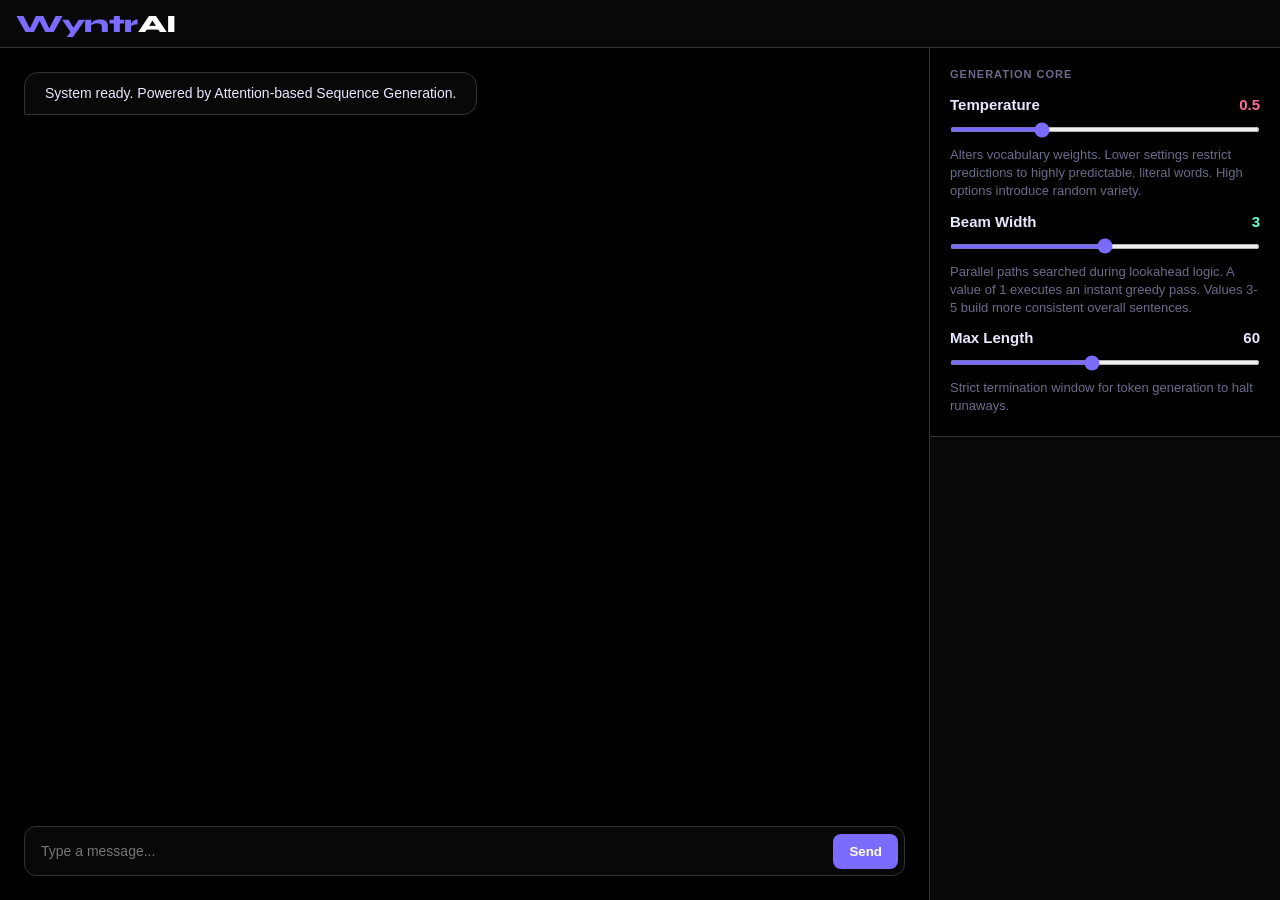
==== Wyntr_chatbot/index.html @ a799dea2 "Create index.html" ====
<!DOCTYPE html>
<html lang="en">
<head>
  <meta charset="UTF-8">
  <meta name="viewport" content="width=device-width, initial-scale=1.0">
  <title>WyntrAI</title>
  <link href="https://fonts.googleapis.com/css2?family=JetBrains+Mono:wght@300;400;600&family=Syne:wght@400;700;800&display=swap" rel="stylesheet">
  <style>
    *, *::before, *::after {
        box-sizing: border-box;
        margin: 0;
        padding: 0;
    }

    :root {
        --bg: #000000;
        --surface: #080808;
        --surface2: #101010;
        --border: #2f3336;
        --accent: #7c6bff;
        --accent2: #ff6b9d;
        --accent3: #6bffd8;
        --text: #e8e8ff;
        --muted: #6b6b8a;
        --font-text: BlinkMacSystemFont, "Segoe UI", Roboto, Helvetica, Arial, sans-serif;
        --font-mono: monospace;
        --font-display: 'Syne', sans-serif;
    }

    ::-webkit-scrollbar { 
        width: 7px;
    }
    ::-webkit-scrollbar-thumb {
        background-color: var(--border); 
        border-radius: 10px;
    }
    body::-webkit-scrollbar {
        width: 0;
    }

    body {
        background: var(--bg);
        color: var(--text);
        font-family: var(--font-mono);
        font-size: 13px;
        min-height: 100vh;
        display: flex;
        flex-direction: column;
        overflow: hidden;
    }

    .layout-header {
        height: 48px;
        border-bottom: 1px solid var(--border);
        display: flex;
        align-items: center;
        padding: 0 16px;
        background: var(--surface);
        z-index: 10;
    }

    .logo {
        font-family: var(--font-display);
        font-weight: 800;
        font-size: 25px;
        letter-spacing: -0.5px;
        color: var(--accent);
        cursor: pointer;
    }

    .logo span {
        color: #fff;
    }

    .layout-body {
        flex: 1;
        display: flex;
        position: relative;
    }

    .chat-page {
        display: flex;
        width: 100%;
        height: calc(100vh - 48px);
    }

    .chat-main {
        flex: 1;
        display: flex;
        flex-direction: column;
        border-right: 1px solid var(--border);
        background: none;
    }

    .chat-history {
        flex: 1;
        overflow-y: auto;
        padding: 24px;
        display: flex;
        flex-direction: column;
        gap: 20px;
    }

    .msg-row {
        display: flex;
        width: 100%;
        animation: fadeIn 0.2s ease;
    }

    .msg-row.user {
        justify-content: flex-end;
    }

    .msg-bubble {
        max-width: 70%;
        padding: 10px 20px;
        border-radius: 14px;
        line-height: 1.5;
        font-size: 14px;
        position: relative;
        font-family: var(--font-text);
    }

    .msg-row.user .msg-bubble {
        background: var(--accent);
        color: #fff;
        border-bottom-right-radius: 2px;
        box-shadow: 0 4px 12px #7c6bff20;
    }

    .msg-row.bot .msg-bubble {
        background: var(--surface);
        border: 1px solid var(--border);
        color: var(--text);
        border-bottom-left-radius: 2px;
    }

    .chat-input-area {
        padding: 16px 24px 24px 24px;
        background: #000;
    }

    .input-wrapper {
        display: flex;
        background: var(--surface);
        border: 1px solid var(--border);
        border-radius: 12px;
        padding: 6px;
        align-items: center;
    }

    .input-wrapper input {
        flex: 1;
        background: none;
        border: none;
        outline: none;
        color: #fff;
        font-family: var(--font-text);
        font-size: 14px;
        padding: 10px;
    }

    .input-wrapper button {
        background: var(--accent);
        color: #fff;
        border: none;
        border-radius: 8px;
        padding: 10px 16px;
        font-family: var(--font-text);
        font-weight: 600;
        cursor: pointer;
        transition: background 0.2s;
    }

    .input-wrapper button:hover {
        background: #6b5ae6;
    }

    .chat-sidebar {
        width: 350px;
        height: 100%;
        background: var(--surface);
        display: flex;
        flex-direction: column;
        overflow-y: auto;
        font-family: var(--font-text);
    }

    .chat-sidebar .panel {
        padding: 20px;
        display: flex;
        flex-direction: column;
        gap: 12px;
        background: #000;
        border-bottom: 1px solid var(--border);
    }

    .panel-title {
        font-size: 11px;
        text-transform: uppercase;
        letter-spacing: 1px;
        color: var(--muted);
        font-weight: 600;
        margin-bottom: 4px;
    }

    .ctrl-label-row {
        display: flex;
        justify-content: space-between;
        font-size: 15px;
        margin-bottom: 4px;
        font-weight: 600;
    }

    .ctrl-desc {
        font-size: 13px;
        color: var(--muted);
        line-height: 1.4;
        margin-top: 4px;
    }

    input[type="range"] {
        accent-color: var(--accent);
        background: var(--surface2);
        height: 5px;
        border-radius: 3px;
        outline: none;
        width: 100%;
        margin: 10px 0;
    }

    .sidebar-close-btn {
        display: none;
    }

    @keyframes fadeIn {
        from { opacity: 0; transform: translateY(4px); }
        to { opacity: 1; transform: translateY(0); }
    }

    /* Thinking bubble */
    .thinking-bubble {
        display: flex;
        align-items: center;
        gap: 10px;
        padding: 12px 18px;
        background: var(--surface);
        border: 1px solid var(--border);
        border-radius: 14px;
        border-bottom-left-radius: 2px;
        animation: fadeIn 0.2s ease;
    }

    .thinking-dots {
        display: flex;
        align-items: center;
        gap: 5px;
    }

    .thinking-dots span {
        width: 5px;
        height: 5px;
        border-radius: 50%;
        background: var(--text);
        display: block;
        animation: dotPulse 1.2s ease-in-out infinite;
    }

    .thinking-dots span:nth-child(1) { animation-delay: 0s; }
    .thinking-dots span:nth-child(2) { animation-delay: 0.2s; }
    .thinking-dots span:nth-child(3) { animation-delay: 0.4s; }

    @keyframes dotPulse {
        0%, 60%, 100% { transform: scale(1); opacity: 0.4; }
        30% { transform: scale(1.5); opacity: 1; }
    }

    .thinking-label {
        font-family: var(--font-text);
        font-size: 13px;
        font-weight: 500;
        background: linear-gradient(90deg, var(--muted) 0%, var(--text) 40%, white 60%, var(--muted) 100%);
        background-size: 200% auto;
        -webkit-background-clip: text;
        -webkit-text-fill-color: transparent;
        background-clip: text;
        animation: shimmer 2s linear infinite;
    }

    @keyframes shimmer {
        0% { background-position: 200% center; }
        100% { background-position: -200% center; }
    }

    @media (max-width: 768px) {
        body {
            overflow: auto;
        }
        .chat-page {
            flex-direction: column;
            height: auto;
        }
        .chat-main {
            min-height: calc(100vh - 48px);
            max-height: calc(100vh - 48px);
            border-right: none;
        }
        .msg-bubble {
            max-width: 100%;
        }
        .chat-sidebar {
            position: fixed;
            top: 0;
            left: 0;
            width: 100vw;
            height: 100vh;
            background: #0d0d11;
            z-index: 1000;
            transform: translateX(-100%);
            transition: transform 0.3s cubic-bezier(0.4, 0, 0.2, 1);
            box-shadow: 5px 0 25px rgba(0,0,0,0.5);
        }
        .chat-input-area {
            padding: 16px 14px 14px 14px;
        }
        .chat-sidebar.open {
            transform: translateX(0);
        }
        .sidebar-close-btn {
            display: block;
            background: none;
            border: none;
            color: var(--text);
            font-size: 28px;
            cursor: pointer;
            position: absolute;
            top: 12px;
            right: 16px;
            line-height: 1;
            z-index: 11;
        }
        .chat-sidebar .panel {
            padding-top: 50px;
        }
        .chat-history {
            padding: 20px 14px;
        }
    }
    .bg-space {
      position: fixed;
      inset: 0;
      width: 100%;
      height: 100%;
      border: none;
      z-index: -1;
      pointer-events: none;
      @media (max-width: 700px) {
        display: none;
      }
    }
  </style>
</head>
<iframe class="bg-space" src="https://wyntx.netlify.app/space.html"></iframe>
<body>

  <header class="layout-header">
    <div class="logo" onclick="toggleSidebar(true)">Wyntr<span>AI</span></div>
  </header>

  <main class="layout-body">
    <div class="chat-page">
      <div class="chat-main">
        <div class="chat-history" id="chatHistory">
          <div class="msg-row bot">
            <div class="msg-bubble">System ready. Powered by Attention-based Sequence Generation.</div>
          </div>
        </div>
        <div class="chat-input-area">
          <div class="input-wrapper">
            <input type="text" id="inputText" placeholder="Type a message..." onkeydown="if(event.key==='Enter')sendMessage()">
            <button onclick="sendMessage()">Send</button>
          </div>
        </div>
      </div>
      
      <div class="chat-sidebar" id="chatSidebar">
        <button class="sidebar-close-btn" onclick="toggleSidebar(false)">&times;</button>
        <div class="panel">
          <p class="panel-title">Generation Core</p>
          
          <div>
            <div class="ctrl-label-row">
              <span>Temperature</span>
              <span id="lblTemp" style="color:var(--accent2)">0.5</span>
            </div>
            <input type="range" id="paramTemp" min="0.1" max="1.5" step="0.1" value="0.5" 
                   oninput="document.getElementById('lblTemp').textContent=this.value">
            <div class="ctrl-desc">Alters vocabulary weights. Lower settings restrict predictions to highly predictable, literal words. High options introduce random variety.</div>
          </div>

          <div>
            <div class="ctrl-label-row">
              <span>Beam Width</span>
              <span id="lblBeam" style="color:var(--accent3)">3</span>
            </div>
            <input type="range" id="paramBeam" min="1" max="5" step="1" value="3" 
                   oninput="document.getElementById('lblBeam').textContent=this.value">
            <div class="ctrl-desc">Parallel paths searched during lookahead logic. A value of 1 executes an instant greedy pass. Values 3-5 build more consistent overall sentences.</div>
          </div>

          <div>
            <div class="ctrl-label-row">
              <span>Max Length</span>
              <span id="lblMaxLen" style="color:var(--text)">60</span>
            </div>
            <input type="range" id="paramMaxLen" min="10" max="120" step="5" value="60" 
                   oninput="document.getElementById('lblMaxLen').textContent=this.value">
            <div class="ctrl-desc">Strict termination window for token generation to halt runaways.</div>
          </div>
        </div>
      </div>
    </div>
  </main>

  <script>
    const SERVER = window.location.hostname === '127.0.0.1' || window.location.hostname === 'localhost'
      ? 'http://127.0.0.1:7860'
      : window.location.origin;

    let lastSentMessage = "";

    function toggleSidebar(open) {
      if (window.innerWidth <= 768) {
        const sidebar = document.getElementById('chatSidebar');
        if (open) {
          sidebar.classList.add('open');
        } else {
          sidebar.classList.remove('open');
        }
      }
    }

    async function sendMessage() {
      const inputEl = document.getElementById('inputText');
      const txt = inputEl.value.trim();
      if (!txt) return;

      lastSentMessage = txt;
      inputEl.value = '';

      appendMessageBubble(txt, 'user');

      const thinkingRow = showThinking();

      const tempVal   = parseFloat(document.getElementById('paramTemp').value);
      const beamVal   = parseInt(document.getElementById('paramBeam').value);
      const maxLenVal = parseInt(document.getElementById('paramMaxLen').value);

      try {
        const response = await fetch(`${SERVER}/predict`, {
          method: 'POST',
          headers: { 'Content-Type': 'application/json' },
          body: JSON.stringify({
            sentence: txt,
            temperature: tempVal,
            beam_width: beamVal,
            max_len: maxLenVal
          })
        });

        if (!response.ok) throw new Error("Network offline");
        const payload = await response.json();

        let rawResponse = payload.response || "";
        let cleanResponse = rawResponse.replace(/([!?.,])/g, ' $1 ');

        cleanResponse = cleanResponse.replace(/\b(.+?)(?:\s+\1\b)+/gi, '$1');
        cleanResponse = cleanResponse.replace(/\s+([!?.,])/g, '$1') 
                                     .replace(/([!?.,])\s*/g, '$1 ') 
                                     .trim();                        
        cleanResponse = cleanResponse.replace(/(.)\1{2,}/gi, '$1$1');

        removeThinking(thinkingRow);
        appendMessageBubble(cleanResponse, 'bot');

      } catch (err) {
        removeThinking(thinkingRow);
        appendMessageBubble("System communication interface error.", 'bot');
        console.error(err);
      }
    }

    function showThinking() {
      const history = document.getElementById('chatHistory');
      const row = document.createElement('div');
      row.className = 'msg-row bot';
      row.innerHTML = '<div class="thinking-bubble"><div class="thinking-dots"><span></span><span></span><span></span></div><span class="thinking-label">thinking</span></div>';
      history.appendChild(row);
      history.scrollTop = history.scrollHeight;
      return row;
    }

    function removeThinking(row) {
      if (row && row.parentNode) row.parentNode.removeChild(row);
    }

    function appendMessageBubble(text, sender) {
      const history = document.getElementById('chatHistory');
      const row = document.createElement('div');
      row.className = `msg-row ${sender}`;
      row.innerHTML = `<div class="msg-bubble">${text}</div>`;
      history.appendChild(row);
      history.scrollTop = history.scrollHeight;
    }
  </script>
</body>
</html>
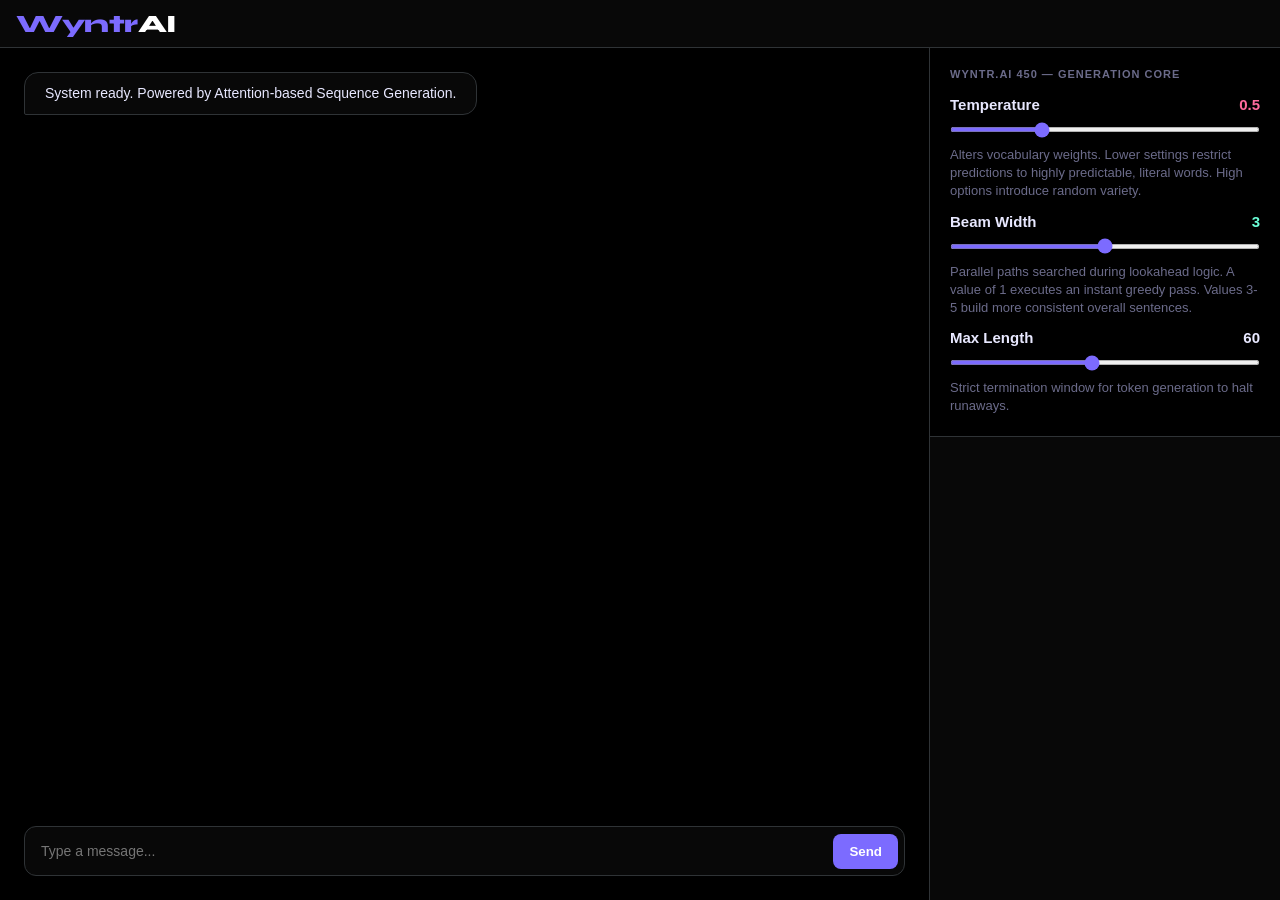
==== commit 4af16219: "Update index.html" ====
--- a/Wyntr_chatbot/index.html
+++ b/Wyntr_chatbot/index.html
@@ -3,361 +3,10 @@
 <head>
   <meta charset="UTF-8">
   <meta name="viewport" content="width=device-width, initial-scale=1.0">
-  <title>WyntrAI</title>
+  <title>WyntrAI 450</title>
   <link href="https://fonts.googleapis.com/css2?family=JetBrains+Mono:wght@300;400;600&family=Syne:wght@400;700;800&display=swap" rel="stylesheet">
   <style>
-    *, *::before, *::after {
-        box-sizing: border-box;
-        margin: 0;
-        padding: 0;
-    }
-
-    :root {
-        --bg: #000000;
-        --surface: #080808;
-        --surface2: #101010;
-        --border: #2f3336;
-        --accent: #7c6bff;
-        --accent2: #ff6b9d;
-        --accent3: #6bffd8;
-        --text: #e8e8ff;
-        --muted: #6b6b8a;
-        --font-text: BlinkMacSystemFont, "Segoe UI", Roboto, Helvetica, Arial, sans-serif;
-        --font-mono: monospace;
-        --font-display: 'Syne', sans-serif;
-    }
-
-    ::-webkit-scrollbar { 
-        width: 7px;
-    }
-    ::-webkit-scrollbar-thumb {
-        background-color: var(--border); 
-        border-radius: 10px;
-    }
-    body::-webkit-scrollbar {
-        width: 0;
-    }
-
-    body {
-        background: var(--bg);
-        color: var(--text);
-        font-family: var(--font-mono);
-        font-size: 13px;
-        min-height: 100vh;
-        display: flex;
-        flex-direction: column;
-        overflow: hidden;
-    }
-
-    .layout-header {
-        height: 48px;
-        border-bottom: 1px solid var(--border);
-        display: flex;
-        align-items: center;
-        padding: 0 16px;
-        background: var(--surface);
-        z-index: 10;
-    }
-
-    .logo {
-        font-family: var(--font-display);
-        font-weight: 800;
-        font-size: 25px;
-        letter-spacing: -0.5px;
-        color: var(--accent);
-        cursor: pointer;
-    }
-
-    .logo span {
-        color: #fff;
-    }
-
-    .layout-body {
-        flex: 1;
-        display: flex;
-        position: relative;
-    }
-
-    .chat-page {
-        display: flex;
-        width: 100%;
-        height: calc(100vh - 48px);
-    }
-
-    .chat-main {
-        flex: 1;
-        display: flex;
-        flex-direction: column;
-        border-right: 1px solid var(--border);
-        background: none;
-    }
-
-    .chat-history {
-        flex: 1;
-        overflow-y: auto;
-        padding: 24px;
-        display: flex;
-        flex-direction: column;
-        gap: 20px;
-    }
-
-    .msg-row {
-        display: flex;
-        width: 100%;
-        animation: fadeIn 0.2s ease;
-    }
-
-    .msg-row.user {
-        justify-content: flex-end;
-    }
-
-    .msg-bubble {
-        max-width: 70%;
-        padding: 10px 20px;
-        border-radius: 14px;
-        line-height: 1.5;
-        font-size: 14px;
-        position: relative;
-        font-family: var(--font-text);
-    }
-
-    .msg-row.user .msg-bubble {
-        background: var(--accent);
-        color: #fff;
-        border-bottom-right-radius: 2px;
-        box-shadow: 0 4px 12px #7c6bff20;
-    }
-
-    .msg-row.bot .msg-bubble {
-        background: var(--surface);
-        border: 1px solid var(--border);
-        color: var(--text);
-        border-bottom-left-radius: 2px;
-    }
-
-    .chat-input-area {
-        padding: 16px 24px 24px 24px;
-        background: #000;
-    }
-
-    .input-wrapper {
-        display: flex;
-        background: var(--surface);
-        border: 1px solid var(--border);
-        border-radius: 12px;
-        padding: 6px;
-        align-items: center;
-    }
-
-    .input-wrapper input {
-        flex: 1;
-        background: none;
-        border: none;
-        outline: none;
-        color: #fff;
-        font-family: var(--font-text);
-        font-size: 14px;
-        padding: 10px;
-    }
-
-    .input-wrapper button {
-        background: var(--accent);
-        color: #fff;
-        border: none;
-        border-radius: 8px;
-        padding: 10px 16px;
-        font-family: var(--font-text);
-        font-weight: 600;
-        cursor: pointer;
-        transition: background 0.2s;
-    }
-
-    .input-wrapper button:hover {
-        background: #6b5ae6;
-    }
-
-    .chat-sidebar {
-        width: 350px;
-        height: 100%;
-        background: var(--surface);
-        display: flex;
-        flex-direction: column;
-        overflow-y: auto;
-        font-family: var(--font-text);
-    }
-
-    .chat-sidebar .panel {
-        padding: 20px;
-        display: flex;
-        flex-direction: column;
-        gap: 12px;
-        background: #000;
-        border-bottom: 1px solid var(--border);
-    }
-
-    .panel-title {
-        font-size: 11px;
-        text-transform: uppercase;
-        letter-spacing: 1px;
-        color: var(--muted);
-        font-weight: 600;
-        margin-bottom: 4px;
-    }
-
-    .ctrl-label-row {
-        display: flex;
-        justify-content: space-between;
-        font-size: 15px;
-        margin-bottom: 4px;
-        font-weight: 600;
-    }
-
-    .ctrl-desc {
-        font-size: 13px;
-        color: var(--muted);
-        line-height: 1.4;
-        margin-top: 4px;
-    }
-
-    input[type="range"] {
-        accent-color: var(--accent);
-        background: var(--surface2);
-        height: 5px;
-        border-radius: 3px;
-        outline: none;
-        width: 100%;
-        margin: 10px 0;
-    }
-
-    .sidebar-close-btn {
-        display: none;
-    }
-
-    @keyframes fadeIn {
-        from { opacity: 0; transform: translateY(4px); }
-        to { opacity: 1; transform: translateY(0); }
-    }
-
-    /* Thinking bubble */
-    .thinking-bubble {
-        display: flex;
-        align-items: center;
-        gap: 10px;
-        padding: 12px 18px;
-        background: var(--surface);
-        border: 1px solid var(--border);
-        border-radius: 14px;
-        border-bottom-left-radius: 2px;
-        animation: fadeIn 0.2s ease;
-    }
-
-    .thinking-dots {
-        display: flex;
-        align-items: center;
-        gap: 5px;
-    }
-
-    .thinking-dots span {
-        width: 5px;
-        height: 5px;
-        border-radius: 50%;
-        background: var(--text);
-        display: block;
-        animation: dotPulse 1.2s ease-in-out infinite;
-    }
-
-    .thinking-dots span:nth-child(1) { animation-delay: 0s; }
-    .thinking-dots span:nth-child(2) { animation-delay: 0.2s; }
-    .thinking-dots span:nth-child(3) { animation-delay: 0.4s; }
-
-    @keyframes dotPulse {
-        0%, 60%, 100% { transform: scale(1); opacity: 0.4; }
-        30% { transform: scale(1.5); opacity: 1; }
-    }
-
-    .thinking-label {
-        font-family: var(--font-text);
-        font-size: 13px;
-        font-weight: 500;
-        background: linear-gradient(90deg, var(--muted) 0%, var(--text) 40%, white 60%, var(--muted) 100%);
-        background-size: 200% auto;
-        -webkit-background-clip: text;
-        -webkit-text-fill-color: transparent;
-        background-clip: text;
-        animation: shimmer 2s linear infinite;
-    }
-
-    @keyframes shimmer {
-        0% { background-position: 200% center; }
-        100% { background-position: -200% center; }
-    }
-
-    @media (max-width: 768px) {
-        body {
-            overflow: auto;
-        }
-        .chat-page {
-            flex-direction: column;
-            height: auto;
-        }
-        .chat-main {
-            min-height: calc(100vh - 48px);
-            max-height: calc(100vh - 48px);
-            border-right: none;
-        }
-        .msg-bubble {
-            max-width: 100%;
-        }
-        .chat-sidebar {
-            position: fixed;
-            top: 0;
-            left: 0;
-            width: 100vw;
-            height: 100vh;
-            background: #0d0d11;
-            z-index: 1000;
-            transform: translateX(-100%);
-            transition: transform 0.3s cubic-bezier(0.4, 0, 0.2, 1);
-            box-shadow: 5px 0 25px rgba(0,0,0,0.5);
-        }
-        .chat-input-area {
-            padding: 16px 14px 14px 14px;
-        }
-        .chat-sidebar.open {
-            transform: translateX(0);
-        }
-        .sidebar-close-btn {
-            display: block;
-            background: none;
-            border: none;
-            color: var(--text);
-            font-size: 28px;
-            cursor: pointer;
-            position: absolute;
-            top: 12px;
-            right: 16px;
-            line-height: 1;
-            z-index: 11;
-        }
-        .chat-sidebar .panel {
-            padding-top: 50px;
-        }
-        .chat-history {
-            padding: 20px 14px;
-        }
-    }
-    .bg-space {
-      position: fixed;
-      inset: 0;
-      width: 100%;
-      height: 100%;
-      border: none;
-      z-index: -1;
-      pointer-events: none;
-      @media (max-width: 700px) {
-        display: none;
-      }
-    }
+.chat-sidebar,body{flex-direction:column}.chat-sidebar .panel,.layout-header{border-bottom:1px solid var(--border);display:flex}*,::after,::before{box-sizing:border-box;margin:0;padding:0}.ctrl-label-row,.panel-title{margin-bottom:4px;font-weight:600}:root{--bg:#000000;--surface:#080808;--surface2:#101010;--border:#2f3336;--accent:#7c6bff;--accent2:#ff6b9d;--accent3:#6bffd8;--text:#e8e8ff;--muted:#6b6b8a;--font-text:BlinkMacSystemFont,"Segoe UI",Roboto,Helvetica,Arial,sans-serif;--font-mono:monospace;--font-display:'Syne',sans-serif}::-webkit-scrollbar{width:7px}::-webkit-scrollbar-thumb{background-color:var(--border);border-radius:10px}body::-webkit-scrollbar{width:0}body{background:var(--bg);color:var(--text);font-family:var(--font-mono);font-size:13px;min-height:100vh;display:flex;overflow:hidden}.layout-header{height:48px;align-items:center;padding:0 16px;background:var(--surface);z-index:10}.logo{font-family:var(--font-display);font-weight:800;font-size:25px;letter-spacing:-.5px;color:var(--accent);cursor:pointer}.logo span{color:#fff}.layout-body{flex:1;display:flex;position:relative}.chat-page{display:flex;width:100%;height:calc(100vh - 48px)}.chat-main{flex:1;display:flex;flex-direction:column;border-right:1px solid var(--border);background:0 0}.chat-history{flex:1;overflow-y:auto;padding:24px;display:flex;flex-direction:column;gap:20px}.msg-row{display:flex;width:100%;animation:.2s fadeIn}.msg-row.user{justify-content:flex-end}.msg-bubble{max-width:70%;padding:10px 20px;border-radius:14px;line-height:1.5;font-size:14px;position:relative;font-family:var(--font-text)}.msg-row.user .msg-bubble{background:var(--accent);color:#fff;border-bottom-right-radius:2px;box-shadow:0 4px 12px #7c6bff20}.msg-row.bot .msg-bubble{background:var(--surface);border:1px solid var(--border);color:var(--text);border-bottom-left-radius:2px}.chat-input-area{padding:16px 24px 24px;background:#000}.chat-sidebar,.input-wrapper,.thinking-bubble{background:var(--surface)}.input-wrapper{display:flex;border:1px solid var(--border);border-radius:12px;padding:6px;align-items:center}.input-wrapper button,.input-wrapper input{color:#fff;border:none;font-family:var(--font-text)}.input-wrapper input{flex:1;background:0 0;outline:0;font-size:14px;padding:10px}.input-wrapper button{background:var(--accent);border-radius:8px;padding:10px 16px;font-weight:600;cursor:pointer;transition:background .2s}.input-wrapper button:hover{background:#6b5ae6}.chat-sidebar{width:350px;height:100%;display:flex;overflow-y:auto;font-family:var(--font-text)}.chat-sidebar .panel{padding:20px;flex-direction:column;gap:12px;background:#000}.panel-title{font-size:11px;text-transform:uppercase;letter-spacing:1px;color:var(--muted)}.ctrl-label-row{display:flex;justify-content:space-between;font-size:15px}.ctrl-desc{font-size:13px;color:var(--muted);line-height:1.4;margin-top:4px}input[type=range]{accent-color:var(--accent);background:var(--surface2);height:5px;border-radius:3px;outline:0;width:100%;margin:10px 0}.sidebar-close-btn{display:none}@keyframes fadeIn{from{opacity:0;transform:translateY(4px)}to{opacity:1;transform:translateY(0)}}.thinking-bubble{display:flex;align-items:center;gap:10px;padding:12px 18px;border:1px solid var(--border);border-radius:14px 14px 14px 2px;animation:.2s fadeIn}.thinking-dots{display:flex;align-items:center;gap:5px}.thinking-dots span{width:5px;height:5px;border-radius:50%;background:var(--text);display:block;animation:1.2s ease-in-out infinite dotPulse}.thinking-dots span:first-child{animation-delay:0s}.thinking-dots span:nth-child(2){animation-delay:.2s}.thinking-dots span:nth-child(3){animation-delay:.4s}@keyframes dotPulse{0%,100%,60%{transform:scale(1);opacity:.4}30%{transform:scale(1.5);opacity:1}}.thinking-label{font-family:var(--font-text);font-size:13px;font-weight:500;background:linear-gradient(90deg,var(--muted) 0,var(--text) 40%,#fff 60%,var(--muted) 100%);background-size:200% auto;-webkit-background-clip:text;-webkit-text-fill-color:transparent;background-clip:text;animation:2s linear infinite shimmer}@keyframes shimmer{0%{background-position:200% center}100%{background-position:-200% center}}@media (max-width:768px){body{overflow:auto}.chat-page{flex-direction:column;height:auto}.chat-main{min-height:calc(100vh - 48px);max-height:calc(100vh - 48px);border-right:none}.msg-bubble{max-width:100%}.chat-sidebar{position:fixed;top:0;left:0;width:100vw;height:100vh;background:#0d0d11;z-index:1000;transform:translateX(-100%);transition:transform .3s cubic-bezier(.4, 0, .2, 1);box-shadow:5px 0 25px rgba(0,0,0,.5)}.chat-input-area{padding:16px 14px 14px}.chat-sidebar.open{transform:translateX(0)}.sidebar-close-btn{display:block;background:0 0;border:none;color:var(--text);font-size:28px;cursor:pointer;position:absolute;top:12px;right:16px;line-height:1;z-index:11}.chat-sidebar .panel{padding-top:50px}.chat-history{padding:20px 14px}}.bg-space{position:fixed;inset:0;width:100%;height:100%;border:none;z-index:-1;pointer-events:none}
   </style>
 </head>
 <iframe class="bg-space" src="https://wyntx.netlify.app/space.html"></iframe>
@@ -386,7 +35,7 @@
       <div class="chat-sidebar" id="chatSidebar">
         <button class="sidebar-close-btn" onclick="toggleSidebar(false)">&times;</button>
         <div class="panel">
-          <p class="panel-title">Generation Core</p>
+          <p class="panel-title">Wyntr.AI 450 — Generation Core</p>
           
           <div>
             <div class="ctrl-label-row">
@@ -474,11 +123,14 @@
         let rawResponse = payload.response || "";
         let cleanResponse = rawResponse.replace(/([!?.,])/g, ' $1 ');
 
-        cleanResponse = cleanResponse.replace(/\b(.+?)(?:\s+\1\b)+/gi, '$1');
-        cleanResponse = cleanResponse.replace(/\s+([!?.,])/g, '$1') 
-                                     .replace(/([!?.,])\s*/g, '$1 ') 
+        cleanResponse = cleanResponse.replace(/\s+([!?.,])/g, '$1')
+                                     .replace(/\b(.+?)(?:\s+\1\b)+/gi, '$1')
+                                     .replace(/([!?.,])\s*/g, '$1 ')
+                                     .replace(/\s+\./g, '.')
+                                     .replace(/(.)\1{2,}/gi, '$1$1')
+                                     .replace(/(\w)\s’\s(\w)/g, "$1’$2")
+                                     .replace(/(\w)\s'\s(\w)/g, "$1'$2")
                                      .trim();                        
-        cleanResponse = cleanResponse.replace(/(.)\1{2,}/gi, '$1$1');
 
         removeThinking(thinkingRow);
         appendMessageBubble(cleanResponse, 'bot');
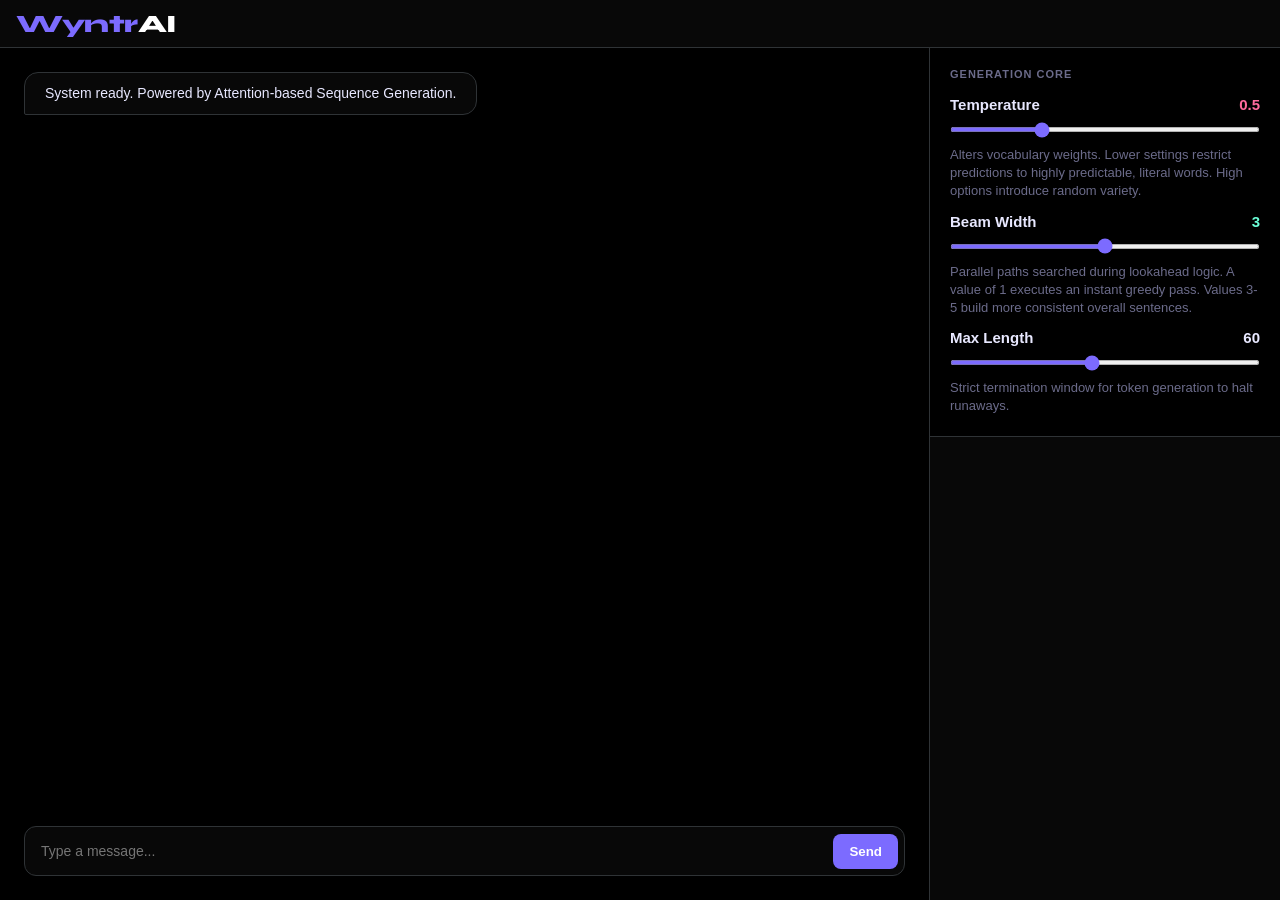
==== commit 53960a61: "Update title and panel title in index.html" ====
--- a/Wyntr_chatbot/index.html
+++ b/Wyntr_chatbot/index.html
@@ -3,10 +3,10 @@
 <head>
   <meta charset="UTF-8">
   <meta name="viewport" content="width=device-width, initial-scale=1.0">
-  <title>WyntrAI 450</title>
+  <title>WyntrAI</title>
   <link href="https://fonts.googleapis.com/css2?family=JetBrains+Mono:wght@300;400;600&family=Syne:wght@400;700;800&display=swap" rel="stylesheet">
   <style>
-.chat-sidebar,body{flex-direction:column}.chat-sidebar .panel,.layout-header{border-bottom:1px solid var(--border);display:flex}*,::after,::before{box-sizing:border-box;margin:0;padding:0}.ctrl-label-row,.panel-title{margin-bottom:4px;font-weight:600}:root{--bg:#000000;--surface:#080808;--surface2:#101010;--border:#2f3336;--accent:#7c6bff;--accent2:#ff6b9d;--accent3:#6bffd8;--text:#e8e8ff;--muted:#6b6b8a;--font-text:BlinkMacSystemFont,"Segoe UI",Roboto,Helvetica,Arial,sans-serif;--font-mono:monospace;--font-display:'Syne',sans-serif}::-webkit-scrollbar{width:7px}::-webkit-scrollbar-thumb{background-color:var(--border);border-radius:10px}body::-webkit-scrollbar{width:0}body{background:var(--bg);color:var(--text);font-family:var(--font-mono);font-size:13px;min-height:100vh;display:flex;overflow:hidden}.layout-header{height:48px;align-items:center;padding:0 16px;background:var(--surface);z-index:10}.logo{font-family:var(--font-display);font-weight:800;font-size:25px;letter-spacing:-.5px;color:var(--accent);cursor:pointer}.logo span{color:#fff}.layout-body{flex:1;display:flex;position:relative}.chat-page{display:flex;width:100%;height:calc(100vh - 48px)}.chat-main{flex:1;display:flex;flex-direction:column;border-right:1px solid var(--border);background:0 0}.chat-history{flex:1;overflow-y:auto;padding:24px;display:flex;flex-direction:column;gap:20px}.msg-row{display:flex;width:100%;animation:.2s fadeIn}.msg-row.user{justify-content:flex-end}.msg-bubble{max-width:70%;padding:10px 20px;border-radius:14px;line-height:1.5;font-size:14px;position:relative;font-family:var(--font-text)}.msg-row.user .msg-bubble{background:var(--accent);color:#fff;border-bottom-right-radius:2px;box-shadow:0 4px 12px #7c6bff20}.msg-row.bot .msg-bubble{background:var(--surface);border:1px solid var(--border);color:var(--text);border-bottom-left-radius:2px}.chat-input-area{padding:16px 24px 24px;background:#000}.chat-sidebar,.input-wrapper,.thinking-bubble{background:var(--surface)}.input-wrapper{display:flex;border:1px solid var(--border);border-radius:12px;padding:6px;align-items:center}.input-wrapper button,.input-wrapper input{color:#fff;border:none;font-family:var(--font-text)}.input-wrapper input{flex:1;background:0 0;outline:0;font-size:14px;padding:10px}.input-wrapper button{background:var(--accent);border-radius:8px;padding:10px 16px;font-weight:600;cursor:pointer;transition:background .2s}.input-wrapper button:hover{background:#6b5ae6}.chat-sidebar{width:350px;height:100%;display:flex;overflow-y:auto;font-family:var(--font-text)}.chat-sidebar .panel{padding:20px;flex-direction:column;gap:12px;background:#000}.panel-title{font-size:11px;text-transform:uppercase;letter-spacing:1px;color:var(--muted)}.ctrl-label-row{display:flex;justify-content:space-between;font-size:15px}.ctrl-desc{font-size:13px;color:var(--muted);line-height:1.4;margin-top:4px}input[type=range]{accent-color:var(--accent);background:var(--surface2);height:5px;border-radius:3px;outline:0;width:100%;margin:10px 0}.sidebar-close-btn{display:none}@keyframes fadeIn{from{opacity:0;transform:translateY(4px)}to{opacity:1;transform:translateY(0)}}.thinking-bubble{display:flex;align-items:center;gap:10px;padding:12px 18px;border:1px solid var(--border);border-radius:14px 14px 14px 2px;animation:.2s fadeIn}.thinking-dots{display:flex;align-items:center;gap:5px}.thinking-dots span{width:5px;height:5px;border-radius:50%;background:var(--text);display:block;animation:1.2s ease-in-out infinite dotPulse}.thinking-dots span:first-child{animation-delay:0s}.thinking-dots span:nth-child(2){animation-delay:.2s}.thinking-dots span:nth-child(3){animation-delay:.4s}@keyframes dotPulse{0%,100%,60%{transform:scale(1);opacity:.4}30%{transform:scale(1.5);opacity:1}}.thinking-label{font-family:var(--font-text);font-size:13px;font-weight:500;background:linear-gradient(90deg,var(--muted) 0,var(--text) 40%,#fff 60%,var(--muted) 100%);background-size:200% auto;-webkit-background-clip:text;-webkit-text-fill-color:transparent;background-clip:text;animation:2s linear infinite shimmer}@keyframes shimmer{0%{background-position:200% center}100%{background-position:-200% center}}@media (max-width:768px){body{overflow:auto}.chat-page{flex-direction:column;height:auto}.chat-main{min-height:calc(100vh - 48px);max-height:calc(100vh - 48px);border-right:none}.msg-bubble{max-width:100%}.chat-sidebar{position:fixed;top:0;left:0;width:100vw;height:100vh;background:#0d0d11;z-index:1000;transform:translateX(-100%);transition:transform .3s cubic-bezier(.4, 0, .2, 1);box-shadow:5px 0 25px rgba(0,0,0,.5)}.chat-input-area{padding:16px 14px 14px}.chat-sidebar.open{transform:translateX(0)}.sidebar-close-btn{display:block;background:0 0;border:none;color:var(--text);font-size:28px;cursor:pointer;position:absolute;top:12px;right:16px;line-height:1;z-index:11}.chat-sidebar .panel{padding-top:50px}.chat-history{padding:20px 14px}}.bg-space{position:fixed;inset:0;width:100%;height:100%;border:none;z-index:-1;pointer-events:none}
+.chat-sidebar,body{flex-direction:column}.chat-sidebar .panel,.layout-header{border-bottom:1px solid var(--border);display:flex}*,::after,::before{box-sizing:border-box;margin:0;padding:0}.ctrl-label-row,.panel-title{margin-bottom:4px;font-weight:600}:root{--bg:#000000;--surface:#080808;--surface2:#101010;--border:#2f3336;--accent:#7c6bff;--accent2:#ff6b9d;--accent3:#6bffd8;--text:#e8e8ff;--muted:#6b6b8a;--font-text:BlinkMacSystemFont,"Segoe UI",Roboto,Helvetica,Arial,sans-serif;--font-mono:monospace;--font-display:'Syne',sans-serif}::-webkit-scrollbar{width:7px}::-webkit-scrollbar-thumb{background-color:var(--border);border-radius:10px}body::-webkit-scrollbar{width:0}body{background:var(--bg);color:var(--text);font-family:var(--font-mono);font-size:13px;min-height:100vh;display:flex;overflow:hidden}.layout-header{height:48px;align-items:center;padding:0 16px;background:var(--surface);z-index:10}.logo{font-family:var(--font-display);font-weight:800;font-size:25px;letter-spacing:-.5px;color:var(--accent);cursor:pointer}.logo span{color:#fff}.layout-body{flex:1;display:flex;position:relative}.chat-page{display:flex;width:100%;height:calc(100vh - 48px)}.chat-main{flex:1;display:flex;flex-direction:column;border-right:1px solid var(--border);background:0 0}.chat-history{flex:1;overflow-y:auto;padding:24px;display:flex;flex-direction:column;gap:20px}.msg-row{display:flex;width:100%;animation:.2s fadeIn}.msg-row.user{justify-content:flex-end}.msg-bubble{max-width:70%;padding:10px 20px;border-radius:14px;line-height:1.5;font-size:14px;position:relative;font-family:var(--font-text)}.msg-row.user .msg-bubble{background:var(--accent);color:#fff;border-bottom-right-radius:2px;box-shadow:0 4px 12px #7c6bff20}.msg-row.bot .msg-bubble{background:var(--surface);border:1px solid var(--border);color:var(--text);border-bottom-left-radius:2px}.chat-input-area{padding:16px 24px 24px;background:#000}.chat-sidebar,.input-wrapper,.thinking-bubble{background:var(--surface)}.input-wrapper{display:flex;border:1px solid var(--border);border-radius:12px;padding:6px;align-items:center}.input-wrapper button,.input-wrapper input{color:#fff;border:none;font-family:var(--font-text)}.input-wrapper input{flex:1;background:0 0;outline:0;font-size:14px;padding:10px}.input-wrapper button{background:var(--accent);border-radius:8px;padding:10px 16px;font-weight:600;cursor:pointer;transition:background .2s}.input-wrapper button:hover{background:#6b5ae6}.chat-sidebar{width:350px;height:100%;display:flex;overflow-y:auto;font-family:var(--font-text)}.chat-sidebar .panel{padding:20px;flex-direction:column;gap:12px;background:#000}.panel-title{font-size:11px;text-transform:uppercase;letter-spacing:1px;color:var(--muted)}.ctrl-label-row{display:flex;justify-content:space-between;font-size:15px}.ctrl-desc{font-size:13px;color:var(--muted);line-height:1.4;margin-top:4px}input[type=range]{accent-color:var(--accent);background:var(--surface2);height:5px;border-radius:3px;outline:0;width:100%;margin:10px 0}.sidebar-close-btn{display:none}@keyframes fadeIn{from{opacity:0;transform:translateY(4px)}to{opacity:1;transform:translateY(0)}}.thinking-bubble{display:flex;align-items:center;gap:10px;padding:12px 18px;border:1px solid var(--border);border-radius:14px 14px 14px 2px;animation:.2s fadeIn}.thinking-dots{display:flex;align-items:center;gap:5px}.thinking-dots span{width:5px;height:5px;border-radius:50%;background:var(--text);display:block;animation:1.2s ease-in-out infinite dotPulse}.thinking-dots span:first-child{animation-delay:0s}.thinking-dots span:nth-child(2){animation-delay:.2s}.thinking-dots span:nth-child(3){animation-delay:.4s}@keyframes dotPulse{0%,100%,60%{transform:scale(1);opacity:.4}30%{transform:scale(1.5);opacity:1}}.thinking-label{font-family:var(--font-text);font-size:13px;font-weight:500;background:linear-gradient(90deg,var(--muted) 0,var(--text) 40%,#fff 60%,var(--muted) 100%);background-size:200% auto;-webkit-background-clip:text;-webkit-text-fill-color:transparent;background-clip:text;animation:2s linear infinite shimmer}@keyframes shimmer{0%{background-position:200% center}100%{background-position:-200% center}}@media (max-width:768px){body{overflow:auto}.chat-page{flex-direction:column;height:auto}.chat-main{min-height:calc(100vh - 48px);max-height:calc(100vh - 48px);border-right:none}.msg-bubble{max-width:100%}.chat-sidebar{position:fixed;top:0;left:0;width:100vw;height:100vh;background:#0d0d11;z-index:1000;transform:translateX(-100%);transition:transform .3s cubic-bezier(.4, 0, .2, 1);box-shadow:5px 0 25px rgba(0,0,0,.5)}.chat-input-area{padding:16px 14px 14px}.chat-sidebar.open{transform:translateX(0)}.sidebar-close-btn{display:block;background:0 0;border:none;color:var(--text);font-size:28px;cursor:pointer;position:absolute;top:12px;right:16px;line-height:1;z-index:11}.chat-sidebar .panel{padding-top:50px}.chat-history{padding:20px 14px}}.bg-space{position:fixed;inset:0;width:100%;height:100%;border:none;z-index:-1;pointer-events:none}@media(max-width:700px){.bg-space{display:none}}
   </style>
 </head>
 <iframe class="bg-space" src="https://wyntx.netlify.app/space.html"></iframe>
@@ -35,7 +35,7 @@
       <div class="chat-sidebar" id="chatSidebar">
         <button class="sidebar-close-btn" onclick="toggleSidebar(false)">&times;</button>
         <div class="panel">
-          <p class="panel-title">Wyntr.AI 450 — Generation Core</p>
+          <p class="panel-title">Generation Core</p>
           
           <div>
             <div class="ctrl-label-row">
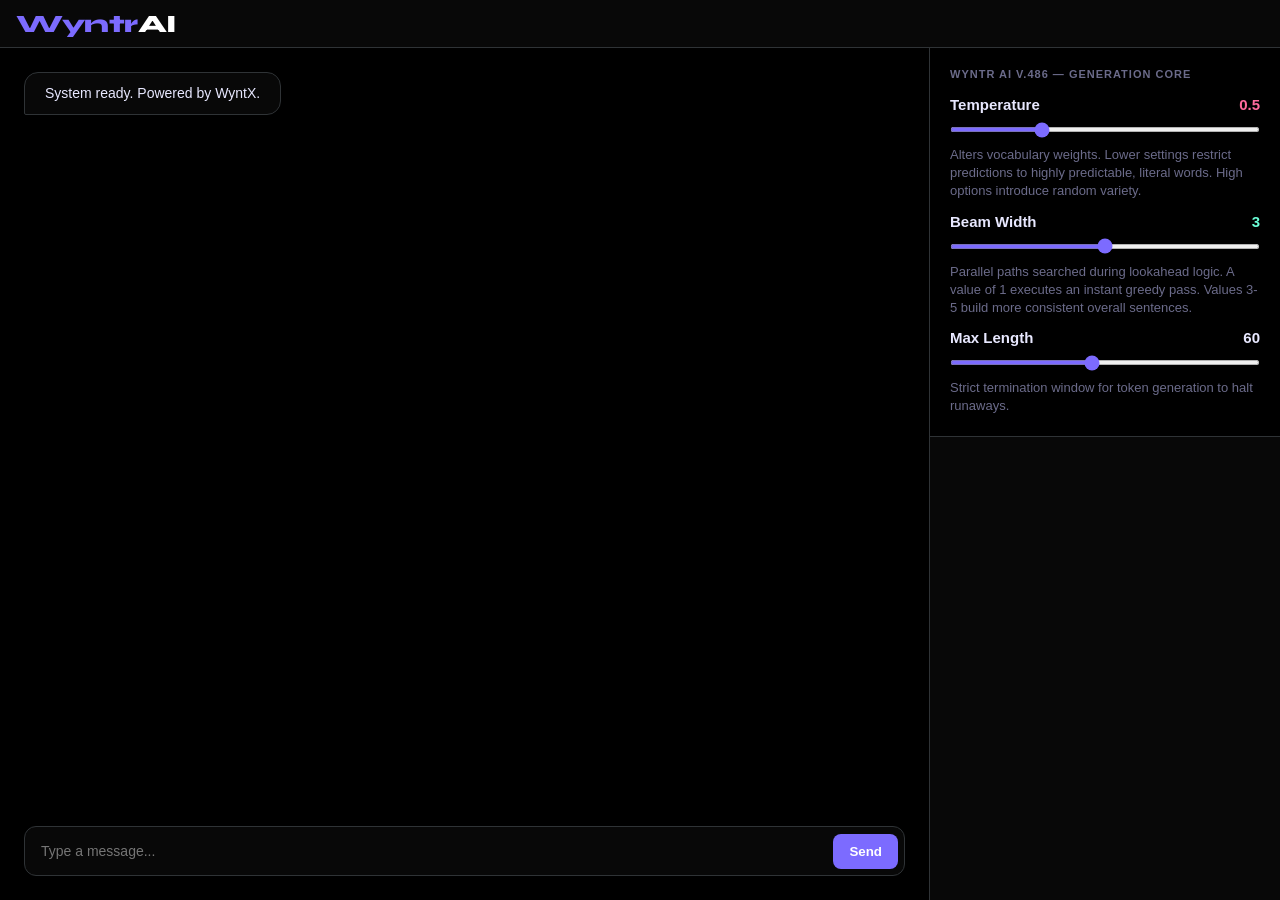
==== commit 29d84cc0: "Update index.html" ====
--- a/Wyntr_chatbot/index.html
+++ b/Wyntr_chatbot/index.html
@@ -3,10 +3,10 @@
 <head>
   <meta charset="UTF-8">
   <meta name="viewport" content="width=device-width, initial-scale=1.0">
-  <title>WyntrAI</title>
+  <title>WyntrAI V.486</title>
   <link href="https://fonts.googleapis.com/css2?family=JetBrains+Mono:wght@300;400;600&family=Syne:wght@400;700;800&display=swap" rel="stylesheet">
   <style>
-.chat-sidebar,body{flex-direction:column}.chat-sidebar .panel,.layout-header{border-bottom:1px solid var(--border);display:flex}*,::after,::before{box-sizing:border-box;margin:0;padding:0}.ctrl-label-row,.panel-title{margin-bottom:4px;font-weight:600}:root{--bg:#000000;--surface:#080808;--surface2:#101010;--border:#2f3336;--accent:#7c6bff;--accent2:#ff6b9d;--accent3:#6bffd8;--text:#e8e8ff;--muted:#6b6b8a;--font-text:BlinkMacSystemFont,"Segoe UI",Roboto,Helvetica,Arial,sans-serif;--font-mono:monospace;--font-display:'Syne',sans-serif}::-webkit-scrollbar{width:7px}::-webkit-scrollbar-thumb{background-color:var(--border);border-radius:10px}body::-webkit-scrollbar{width:0}body{background:var(--bg);color:var(--text);font-family:var(--font-mono);font-size:13px;min-height:100vh;display:flex;overflow:hidden}.layout-header{height:48px;align-items:center;padding:0 16px;background:var(--surface);z-index:10}.logo{font-family:var(--font-display);font-weight:800;font-size:25px;letter-spacing:-.5px;color:var(--accent);cursor:pointer}.logo span{color:#fff}.layout-body{flex:1;display:flex;position:relative}.chat-page{display:flex;width:100%;height:calc(100vh - 48px)}.chat-main{flex:1;display:flex;flex-direction:column;border-right:1px solid var(--border);background:0 0}.chat-history{flex:1;overflow-y:auto;padding:24px;display:flex;flex-direction:column;gap:20px}.msg-row{display:flex;width:100%;animation:.2s fadeIn}.msg-row.user{justify-content:flex-end}.msg-bubble{max-width:70%;padding:10px 20px;border-radius:14px;line-height:1.5;font-size:14px;position:relative;font-family:var(--font-text)}.msg-row.user .msg-bubble{background:var(--accent);color:#fff;border-bottom-right-radius:2px;box-shadow:0 4px 12px #7c6bff20}.msg-row.bot .msg-bubble{background:var(--surface);border:1px solid var(--border);color:var(--text);border-bottom-left-radius:2px}.chat-input-area{padding:16px 24px 24px;background:#000}.chat-sidebar,.input-wrapper,.thinking-bubble{background:var(--surface)}.input-wrapper{display:flex;border:1px solid var(--border);border-radius:12px;padding:6px;align-items:center}.input-wrapper button,.input-wrapper input{color:#fff;border:none;font-family:var(--font-text)}.input-wrapper input{flex:1;background:0 0;outline:0;font-size:14px;padding:10px}.input-wrapper button{background:var(--accent);border-radius:8px;padding:10px 16px;font-weight:600;cursor:pointer;transition:background .2s}.input-wrapper button:hover{background:#6b5ae6}.chat-sidebar{width:350px;height:100%;display:flex;overflow-y:auto;font-family:var(--font-text)}.chat-sidebar .panel{padding:20px;flex-direction:column;gap:12px;background:#000}.panel-title{font-size:11px;text-transform:uppercase;letter-spacing:1px;color:var(--muted)}.ctrl-label-row{display:flex;justify-content:space-between;font-size:15px}.ctrl-desc{font-size:13px;color:var(--muted);line-height:1.4;margin-top:4px}input[type=range]{accent-color:var(--accent);background:var(--surface2);height:5px;border-radius:3px;outline:0;width:100%;margin:10px 0}.sidebar-close-btn{display:none}@keyframes fadeIn{from{opacity:0;transform:translateY(4px)}to{opacity:1;transform:translateY(0)}}.thinking-bubble{display:flex;align-items:center;gap:10px;padding:12px 18px;border:1px solid var(--border);border-radius:14px 14px 14px 2px;animation:.2s fadeIn}.thinking-dots{display:flex;align-items:center;gap:5px}.thinking-dots span{width:5px;height:5px;border-radius:50%;background:var(--text);display:block;animation:1.2s ease-in-out infinite dotPulse}.thinking-dots span:first-child{animation-delay:0s}.thinking-dots span:nth-child(2){animation-delay:.2s}.thinking-dots span:nth-child(3){animation-delay:.4s}@keyframes dotPulse{0%,100%,60%{transform:scale(1);opacity:.4}30%{transform:scale(1.5);opacity:1}}.thinking-label{font-family:var(--font-text);font-size:13px;font-weight:500;background:linear-gradient(90deg,var(--muted) 0,var(--text) 40%,#fff 60%,var(--muted) 100%);background-size:200% auto;-webkit-background-clip:text;-webkit-text-fill-color:transparent;background-clip:text;animation:2s linear infinite shimmer}@keyframes shimmer{0%{background-position:200% center}100%{background-position:-200% center}}@media (max-width:768px){body{overflow:auto}.chat-page{flex-direction:column;height:auto}.chat-main{min-height:calc(100vh - 48px);max-height:calc(100vh - 48px);border-right:none}.msg-bubble{max-width:100%}.chat-sidebar{position:fixed;top:0;left:0;width:100vw;height:100vh;background:#0d0d11;z-index:1000;transform:translateX(-100%);transition:transform .3s cubic-bezier(.4, 0, .2, 1);box-shadow:5px 0 25px rgba(0,0,0,.5)}.chat-input-area{padding:16px 14px 14px}.chat-sidebar.open{transform:translateX(0)}.sidebar-close-btn{display:block;background:0 0;border:none;color:var(--text);font-size:28px;cursor:pointer;position:absolute;top:12px;right:16px;line-height:1;z-index:11}.chat-sidebar .panel{padding-top:50px}.chat-history{padding:20px 14px}}.bg-space{position:fixed;inset:0;width:100%;height:100%;border:none;z-index:-1;pointer-events:none}@media(max-width:700px){.bg-space{display:none}}
+.layout-body,.msg-bubble,.msg-row{position:relative}.chat-sidebar,body{flex-direction:column}.chat-sidebar .panel,.layout-header{border-bottom:1px solid var(--border);display:flex}*,::after,::before{box-sizing:border-box;margin:0;padding:0}.ctrl-label-row,.panel-title{margin-bottom:4px;font-weight:600}:root{--bg:#000000;--surface:#080808;--surface2:#101010;--border:#2f3336;--accent:#7c6bff;--accent2:#ff6b9d;--accent3:#6bffd8;--text:#e8e8ff;--muted:#6b6b8a;--font-text:BlinkMacSystemFont,\"Segoe UI\",Roboto,Helvetica,Arial,sans-serif;--font-mono:monospace;--font-display:'Syne',sans-serif}::-webkit-scrollbar{width:7px}.chat-page,.msg-row{width:100%;display:flex}::-webkit-scrollbar-thumb{background-color:var(--border);border-radius:10px}body::-webkit-scrollbar{width:0}body{background:var(--bg);color:var(--text);font-family:var(--font-mono);font-size:13px;min-height:100vh;display:flex;overflow:hidden}.layout-header{height:48px;align-items:center;padding:0 16px;background:var(--surface);z-index:10}.logo{font-family:var(--font-display);font-weight:800;font-size:25px;letter-spacing:-.5px;color:var(--accent);cursor:pointer}#replyBanner,.chat-sidebar,.ctx-enriched,.msg-bubble,.thinking-label{font-family:var(--font-text)}#replyBanner,.ctrl-desc,.panel-title,.reply-btn{color:var(--muted)}.logo span{color:#fff}.layout-body{flex:1;display:flex}.chat-page{height:calc(100vh - 48px)}.chat-main{flex:1;display:flex;flex-direction:column;border-right:1px solid var(--border);background:0 0}.chat-history{flex:1;overflow-y:auto;padding:24px;display:flex;flex-direction:column;gap:20px}.msg-row{align-items:center;animation:.2s fadeIn}.reply-btn{opacity:0;cursor:pointer;transition:.2s;padding:0 10px;display:flex;align-items:center}.msg-row:hover .reply-btn{opacity:1}.reply-btn:hover{color:var(--accent);transform:scale(1.1)}.reply-btn svg{width:16px;height:16px;fill:currentColor}.msg-row.bot{justify-content:flex-start}.msg-row.bot .reply-btn{order:2}.msg-row.bot .msg-bubble,.msg-row.user .reply-btn{order:1}.msg-row.user{justify-content:flex-end}.msg-row.user .msg-bubble{order:2;background:var(--accent);color:#fff;border-bottom-right-radius:2px;box-shadow:0 4px 12px #7c6bff20}.msg-bubble{max-width:70%;padding:10px 20px;border-radius:14px;line-height:1.5;font-size:14px}.msg-row.bot .msg-bubble{background:var(--surface);border:1px solid var(--border);color:var(--text);border-bottom-left-radius:2px}.chat-input-area{padding:16px 24px 24px;background:#000}.chat-sidebar,.input-wrapper,.thinking-bubble{background:var(--surface)}.input-wrapper{display:flex;border:1px solid var(--border);border-radius:12px;padding:6px;align-items:center}.input-wrapper button,.input-wrapper input{color:#fff;border:none;font-family:var(--font-text)}.input-wrapper input{flex:1;background:0 0;outline:0;font-size:14px;padding:10px}.input-wrapper button{background:var(--accent);border-radius:8px;padding:10px 16px;font-weight:600;cursor:pointer;transition:background .2s}.input-wrapper button:hover{background:#6b5ae6}.chat-sidebar{width:350px;height:100%;display:flex;overflow-y:auto}.chat-sidebar .panel{padding:20px;flex-direction:column;gap:12px;background:#000}.panel-title{font-size:11px;text-transform:uppercase;letter-spacing:1px}.ctrl-label-row{display:flex;justify-content:space-between;font-size:15px}#replyBanner,.sidebar-close-btn{display:none}.ctrl-desc{font-size:13px;line-height:1.4;margin-top:4px}input[type=range]{accent-color:var(--accent);background:var(--surface2);height:5px;border-radius:3px;outline:0;width:100%;margin:10px 0}@keyframes fadeIn{from{opacity:0;transform:translateY(4px)}to{opacity:1;transform:translateY(0)}}.thinking-bubble{display:flex;align-items:center;gap:10px;padding:12px 18px;border:1px solid var(--border);border-radius:14px 14px 14px 2px;animation:.2s fadeIn}.thinking-dots{display:flex;align-items:center;gap:5px}.thinking-dots span{width:5px;height:5px;border-radius:50%;background:var(--text);display:block;animation:1.2s ease-in-out infinite dotPulse}.thinking-dots span:first-child{animation-delay:0s}.thinking-dots span:nth-child(2){animation-delay:.2s}.thinking-dots span:nth-child(3){animation-delay:.4s}@keyframes dotPulse{0%,100%,60%{transform:scale(1);opacity:.4}30%{transform:scale(1.5);opacity:1}}.thinking-label{font-size:13px;font-weight:500;background:linear-gradient(90deg,var(--muted) 0,var(--text) 40%,#fff 60%,var(--muted) 100%);background-size:200% auto;-webkit-background-clip:text;-webkit-text-fill-color:transparent;background-clip:text;animation:2s linear infinite shimmer}@keyframes shimmer{0%{background-position:200% center}100%{background-position:-200% center}}@media (max-width:768px){body{overflow:auto}.chat-page{flex-direction:column;height:auto}.chat-main{min-height:calc(100vh - 48px);max-height:calc(100vh - 48px);border-right:none}.msg-bubble{max-width:100%}.chat-sidebar{position:fixed;top:0;left:0;width:100vw;height:100vh;background:#0d0d11;z-index:1000;transform:translateX(-100%);transition:transform .3s cubic-bezier(.4, 0, .2, 1);box-shadow:5px 0 25px rgba(0,0,0,.5)}.chat-input-area{padding:16px 14px 14px}.chat-sidebar.open{transform:translateX(0)}.sidebar-close-btn{display:block;background:0 0;border:none;color:var(--text);font-size:28px;cursor:pointer;position:absolute;top:12px;right:16px;line-height:1;z-index:11}.chat-sidebar .panel{padding-top:50px}.chat-history{padding:20px 14px}}.bg-space{position:fixed;inset:0;width:100%;height:100%;border:none;z-index:-1;pointer-events:none}@media(max-width:700px){.bg-space{display:none}}.ctx-enriched{font-size:13px;color:#9a9ab8;margin-top:3px;max-width:350px;overflow:hidden;text-overflow:ellipsis;white-space:nowrap;position:relative}#replyBanner{align-items:center;justify-content:space-between;background:var(--surface2);border-left:4px solid var(--accent);padding:8px 12px;margin-bottom:8px;border-radius:4px;font-size:12px}
   </style>
 </head>
 <iframe class="bg-space" src="https://wyntx.netlify.app/space.html"></iframe>
@@ -21,10 +21,16 @@
       <div class="chat-main">
         <div class="chat-history" id="chatHistory">
           <div class="msg-row bot">
-            <div class="msg-bubble">System ready. Powered by Attention-based Sequence Generation.</div>
+            <div class="msg-bubble">System ready. Powered by WyntX.</div>
           </div>
         </div>
         <div class="chat-input-area">
+          <div id="replyBanner">
+              <div style="white-space: nowrap; overflow: hidden; text-overflow: ellipsis; max-width: 90%;">
+                  ↳ Replying to: <span id="replyContent" style="color: var(--text);"></span>
+              </div>
+              <div onclick="clearReply()" style="cursor: pointer; font-size: 18px; line-height: 1; font-weight: bold; padding: 0 4px;">×</div>
+          </div>
           <div class="input-wrapper">
             <input type="text" id="inputText" placeholder="Type a message..." onkeydown="if(event.key==='Enter')sendMessage()">
             <button onclick="sendMessage()">Send</button>
@@ -35,7 +41,7 @@
       <div class="chat-sidebar" id="chatSidebar">
         <button class="sidebar-close-btn" onclick="toggleSidebar(false)">&times;</button>
         <div class="panel">
-          <p class="panel-title">Generation Core</p>
+          <p class="panel-title">Wyntr AI V.486 — Generation Core</p>
           
           <div>
             <div class="ctrl-label-row">
@@ -72,11 +78,56 @@
   </main>
 
   <script>
+    // Global state to track active reply
+    window.activeReplyText = null;
+
+    function clearReply() {
+        document.getElementById('replyBanner').style.display = 'none';
+        window.activeReplyText = null;
+    }
+
+    function appendMessageBubble(text, sender) {
+        const history = document.getElementById('chatHistory');
+        const row = document.createElement('div');
+        row.className = `msg-row ${sender}`;
+
+        const bubble = document.createElement('div');
+        bubble.className = 'msg-bubble';
+        bubble.innerHTML = text; 
+
+        // The SVG Reply Button
+        const replyBtn = document.createElement('div');
+        replyBtn.className = 'reply-btn';
+        replyBtn.title = 'Reply explicitly';
+        replyBtn.innerHTML = `<svg viewBox="0 0 24 24"><path d="M10 9V5l-7 7 7 7v-4.1c5 0 8.5 1.6 11 5.1-1-5-4-10-11-11z"/></svg>`;
+        
+        replyBtn.onclick = () => {
+            const cleanText = bubble.innerText.replace(/\n/g, ' ').trim();
+            document.getElementById('replyContent').textContent = cleanText;
+            document.getElementById('replyBanner').style.display = 'flex';
+            document.getElementById('inputText').focus(); // Fixed mismatch to correct target element: inputText
+            window.activeReplyText = cleanText;
+        };
+
+        if (sender === 'bot') {
+            row.appendChild(bubble);
+            row.appendChild(replyBtn);
+        } else {
+            row.appendChild(replyBtn);
+            row.appendChild(bubble);
+        }
+
+        history.appendChild(row);
+        history.scrollTop = history.scrollHeight;
+        return row;
+    }
+
     const SERVER = window.location.hostname === '127.0.0.1' || window.location.hostname === 'localhost'
       ? 'http://127.0.0.1:7860'
       : window.location.origin;
 
     let lastSentMessage = "";
+    let chatHistoryLog = []; 
 
     function toggleSidebar(open) {
       if (window.innerWidth <= 768) {
@@ -90,56 +141,99 @@
     }
 
     async function sendMessage() {
-      const inputEl = document.getElementById('inputText');
-      const txt = inputEl.value.trim();
-      if (!txt) return;
-
-      lastSentMessage = txt;
-      inputEl.value = '';
-
-      appendMessageBubble(txt, 'user');
-
-      const thinkingRow = showThinking();
-
-      const tempVal   = parseFloat(document.getElementById('paramTemp').value);
-      const beamVal   = parseInt(document.getElementById('paramBeam').value);
-      const maxLenVal = parseInt(document.getElementById('paramMaxLen').value);
-
-      try {
-        const response = await fetch(`${SERVER}/predict`, {
-          method: 'POST',
-          headers: { 'Content-Type': 'application/json' },
-          body: JSON.stringify({
-            sentence: txt,
-            temperature: tempVal,
-            beam_width: beamVal,
-            max_len: maxLenVal
-          })
-        });
-
-        if (!response.ok) throw new Error("Network offline");
-        const payload = await response.json();
-
-        let rawResponse = payload.response || "";
-        let cleanResponse = rawResponse.replace(/([!?.,])/g, ' $1 ');
-
-        cleanResponse = cleanResponse.replace(/\s+([!?.,])/g, '$1')
-                                     .replace(/\b(.+?)(?:\s+\1\b)+/gi, '$1')
-                                     .replace(/([!?.,])\s*/g, '$1 ')
-                                     .replace(/\s+\./g, '.')
-                                     .replace(/(.)\1{2,}/gi, '$1$1')
-                                     .replace(/(\w)\s’\s(\w)/g, "$1’$2")
-                                     .replace(/(\w)\s'\s(\w)/g, "$1'$2")
-                                     .trim();                        
-
-        removeThinking(thinkingRow);
-        appendMessageBubble(cleanResponse, 'bot');
-
-      } catch (err) {
-        removeThinking(thinkingRow);
-        appendMessageBubble("System communication interface error.", 'bot');
-        console.error(err);
+        const input = document.getElementById('inputText');
+        const message = input.value.trim();
+        if (!message) return;
+
+        let displayMessage = message;
+        let payloadMessage = message;
+        let isExplicitReply = false; // Track if the user used the reply button
+
+        if (window.activeReplyText) {
+            displayMessage = `
+                <div style="font-size: 12px; background: rgba(0,0,0,0.3);padding:10px 13px;margin:-10px -20px 6px -20px;border-radius:14px 14px 0 0;">
+                    ↳ ${window.activeReplyText}
+                </div>
+                ${message}
+            `;
+            payloadMessage = `[Regarding what was mentioned: "${window.activeReplyText}"] ${message}`;
+            isExplicitReply = true; // Mark it true
+            clearReply();
+        }
+
+        appendMessageBubble(displayMessage, 'user');
+        input.value = '';
+
+        const currentPayloadHistory = [...chatHistoryLog];
+        chatHistoryLog.push({ role: "user", content: payloadMessage });
+
+        const thinkingRow = showThinking();
+
+        const tempVal   = parseFloat(document.getElementById('paramTemp').value);
+        const beamVal   = parseInt(document.getElementById('paramBeam').value);
+        const maxLenVal = parseInt(document.getElementById('paramMaxLen').value);
+
+        try {
+          const response = await fetch(`${SERVER}/predict`, {
+            method: 'POST',
+            headers: { 'Content-Type': 'application/json' },
+            body: JSON.stringify({
+              sentence: payloadMessage,
+              history: currentPayloadHistory,
+              temperature: tempVal,
+              beam_width: beamVal,
+              max_len: maxLenVal
+            })
+          });
+
+          if (!response.ok) throw new Error("Network offline");
+          const payload = await response.json();
+
+          // GUARD: Only show ambient fusion feedback if the user DID NOT use the explicit UI reply button
+          if (payload.ctx_source && payload.ctx_source !== 'current' && payload.enriched !== payloadMessage) {
+            if (!isExplicitReply) {
+              appendContextBubble(payload.ctx_source, payload.enriched, thinkingRow);
+            }
+          }
+
+          let rawResponse = payload.response || "";
+          let cleanResponse = rawResponse.replace(/([!?.,])/g, ' $1 ');
+
+          cleanResponse = cleanResponse.replace(/\s+([!?.,])/g, '$1')
+                                      .replace(/\b(.+?)(?:\s+\1\b)+/gi, '$1')
+                                      .replace(/([!?.,])\s*/g, '$1 ')
+                                      .replace(/\s+\./g, '.')
+                                      .replace(/(.)\1{2,}/gi, '$1$1')
+                                      .replace(/(\w)\s’\s(\w)/g, "$1’$2")
+                                      .replace(/(\w)\s'\s(\w)/g, "$1'$2")
+                                      .trim();                        
+
+          removeThinking(thinkingRow);
+          appendMessageBubble(cleanResponse, 'bot');
+          chatHistoryLog.push({ role: "bot", content: cleanResponse });
+
+        } catch (err) {
+          removeThinking(thinkingRow);
+          appendMessageBubble("System communication interface error.", 'bot');
+          console.error(err);
+        }
+    }
+
+    function appendContextBubble(source, enriched, referenceNode) {
+      const history = document.getElementById('chatHistory');
+      const row = document.createElement('div');
+      
+      row.className = 'msg-row user'; 
+      row.style.marginTop = '-12px'; 
+      
+      row.innerHTML = `<div class="ctx-enriched">↳ ${enriched}</div>`;
+        
+      if (referenceNode && referenceNode.parentNode) {
+        history.insertBefore(row, referenceNode);
+      } else {
+        history.appendChild(row);
       }
+      history.scrollTop = history.scrollHeight;
     }
 
     function showThinking() {
@@ -155,15 +249,8 @@
     function removeThinking(row) {
       if (row && row.parentNode) row.parentNode.removeChild(row);
     }
-
-    function appendMessageBubble(text, sender) {
-      const history = document.getElementById('chatHistory');
-      const row = document.createElement('div');
-      row.className = `msg-row ${sender}`;
-      row.innerHTML = `<div class="msg-bubble">${text}</div>`;
-      history.appendChild(row);
-      history.scrollTop = history.scrollHeight;
-    }
+    
+    // Cleaned up: Duplicate base function definition removed to ensure the reply SVG renderer runs perfectly.
   </script>
 </body>
 </html>
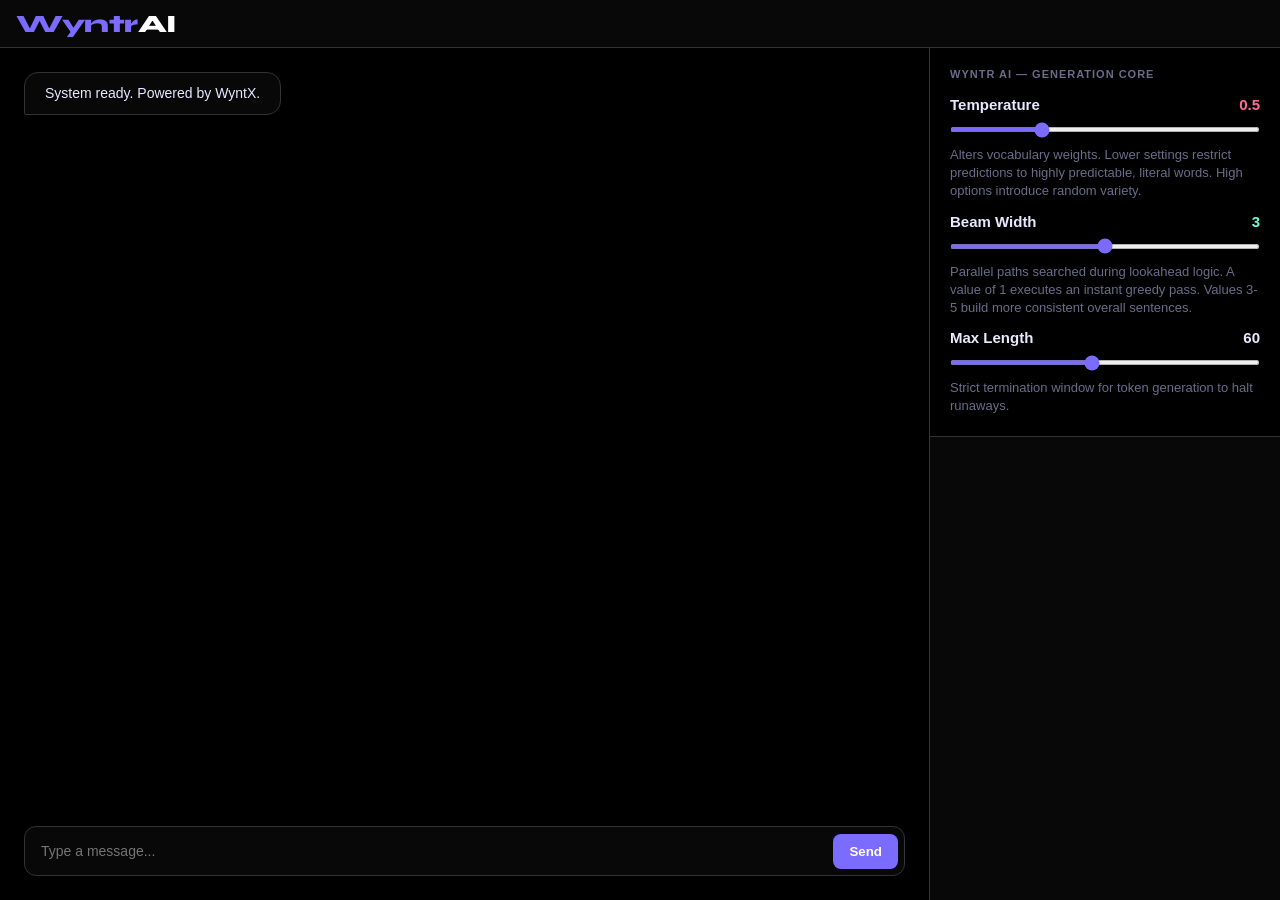
==== commit 4167182d: "Update index.html" ====
--- a/Wyntr_chatbot/index.html
+++ b/Wyntr_chatbot/index.html
@@ -3,7 +3,7 @@
 <head>
   <meta charset="UTF-8">
   <meta name="viewport" content="width=device-width, initial-scale=1.0">
-  <title>WyntrAI V.486</title>
+  <title>WyntrAI</title>
   <link href="https://fonts.googleapis.com/css2?family=JetBrains+Mono:wght@300;400;600&family=Syne:wght@400;700;800&display=swap" rel="stylesheet">
   <style>
 .layout-body,.msg-bubble,.msg-row{position:relative}.chat-sidebar,body{flex-direction:column}.chat-sidebar .panel,.layout-header{border-bottom:1px solid var(--border);display:flex}*,::after,::before{box-sizing:border-box;margin:0;padding:0}.ctrl-label-row,.panel-title{margin-bottom:4px;font-weight:600}:root{--bg:#000000;--surface:#080808;--surface2:#101010;--border:#2f3336;--accent:#7c6bff;--accent2:#ff6b9d;--accent3:#6bffd8;--text:#e8e8ff;--muted:#6b6b8a;--font-text:BlinkMacSystemFont,\"Segoe UI\",Roboto,Helvetica,Arial,sans-serif;--font-mono:monospace;--font-display:'Syne',sans-serif}::-webkit-scrollbar{width:7px}.chat-page,.msg-row{width:100%;display:flex}::-webkit-scrollbar-thumb{background-color:var(--border);border-radius:10px}body::-webkit-scrollbar{width:0}body{background:var(--bg);color:var(--text);font-family:var(--font-mono);font-size:13px;min-height:100vh;display:flex;overflow:hidden}.layout-header{height:48px;align-items:center;padding:0 16px;background:var(--surface);z-index:10}.logo{font-family:var(--font-display);font-weight:800;font-size:25px;letter-spacing:-.5px;color:var(--accent);cursor:pointer}#replyBanner,.chat-sidebar,.ctx-enriched,.msg-bubble,.thinking-label{font-family:var(--font-text)}#replyBanner,.ctrl-desc,.panel-title,.reply-btn{color:var(--muted)}.logo span{color:#fff}.layout-body{flex:1;display:flex}.chat-page{height:calc(100vh - 48px)}.chat-main{flex:1;display:flex;flex-direction:column;border-right:1px solid var(--border);background:0 0}.chat-history{flex:1;overflow-y:auto;padding:24px;display:flex;flex-direction:column;gap:20px}.msg-row{align-items:center;animation:.2s fadeIn}.reply-btn{opacity:0;cursor:pointer;transition:.2s;padding:0 10px;display:flex;align-items:center}.msg-row:hover .reply-btn{opacity:1}.reply-btn:hover{color:var(--accent);transform:scale(1.1)}.reply-btn svg{width:16px;height:16px;fill:currentColor}.msg-row.bot{justify-content:flex-start}.msg-row.bot .reply-btn{order:2}.msg-row.bot .msg-bubble,.msg-row.user .reply-btn{order:1}.msg-row.user{justify-content:flex-end}.msg-row.user .msg-bubble{order:2;background:var(--accent);color:#fff;border-bottom-right-radius:2px;box-shadow:0 4px 12px #7c6bff20}.msg-bubble{max-width:70%;padding:10px 20px;border-radius:14px;line-height:1.5;font-size:14px}.msg-row.bot .msg-bubble{background:var(--surface);border:1px solid var(--border);color:var(--text);border-bottom-left-radius:2px}.chat-input-area{padding:16px 24px 24px;background:#000}.chat-sidebar,.input-wrapper,.thinking-bubble{background:var(--surface)}.input-wrapper{display:flex;border:1px solid var(--border);border-radius:12px;padding:6px;align-items:center}.input-wrapper button,.input-wrapper input{color:#fff;border:none;font-family:var(--font-text)}.input-wrapper input{flex:1;background:0 0;outline:0;font-size:14px;padding:10px}.input-wrapper button{background:var(--accent);border-radius:8px;padding:10px 16px;font-weight:600;cursor:pointer;transition:background .2s}.input-wrapper button:hover{background:#6b5ae6}.chat-sidebar{width:350px;height:100%;display:flex;overflow-y:auto}.chat-sidebar .panel{padding:20px;flex-direction:column;gap:12px;background:#000}.panel-title{font-size:11px;text-transform:uppercase;letter-spacing:1px}.ctrl-label-row{display:flex;justify-content:space-between;font-size:15px}#replyBanner,.sidebar-close-btn{display:none}.ctrl-desc{font-size:13px;line-height:1.4;margin-top:4px}input[type=range]{accent-color:var(--accent);background:var(--surface2);height:5px;border-radius:3px;outline:0;width:100%;margin:10px 0}@keyframes fadeIn{from{opacity:0;transform:translateY(4px)}to{opacity:1;transform:translateY(0)}}.thinking-bubble{display:flex;align-items:center;gap:10px;padding:12px 18px;border:1px solid var(--border);border-radius:14px 14px 14px 2px;animation:.2s fadeIn}.thinking-dots{display:flex;align-items:center;gap:5px}.thinking-dots span{width:5px;height:5px;border-radius:50%;background:var(--text);display:block;animation:1.2s ease-in-out infinite dotPulse}.thinking-dots span:first-child{animation-delay:0s}.thinking-dots span:nth-child(2){animation-delay:.2s}.thinking-dots span:nth-child(3){animation-delay:.4s}@keyframes dotPulse{0%,100%,60%{transform:scale(1);opacity:.4}30%{transform:scale(1.5);opacity:1}}.thinking-label{font-size:13px;font-weight:500;background:linear-gradient(90deg,var(--muted) 0,var(--text) 40%,#fff 60%,var(--muted) 100%);background-size:200% auto;-webkit-background-clip:text;-webkit-text-fill-color:transparent;background-clip:text;animation:2s linear infinite shimmer}@keyframes shimmer{0%{background-position:200% center}100%{background-position:-200% center}}@media (max-width:768px){body{overflow:auto}.chat-page{flex-direction:column;height:auto}.chat-main{min-height:calc(100vh - 48px);max-height:calc(100vh - 48px);border-right:none}.msg-bubble{max-width:100%}.chat-sidebar{position:fixed;top:0;left:0;width:100vw;height:100vh;background:#0d0d11;z-index:1000;transform:translateX(-100%);transition:transform .3s cubic-bezier(.4, 0, .2, 1);box-shadow:5px 0 25px rgba(0,0,0,.5)}.chat-input-area{padding:16px 14px 14px}.chat-sidebar.open{transform:translateX(0)}.sidebar-close-btn{display:block;background:0 0;border:none;color:var(--text);font-size:28px;cursor:pointer;position:absolute;top:12px;right:16px;line-height:1;z-index:11}.chat-sidebar .panel{padding-top:50px}.chat-history{padding:20px 14px}}.bg-space{position:fixed;inset:0;width:100%;height:100%;border:none;z-index:-1;pointer-events:none}@media(max-width:700px){.bg-space{display:none}}.ctx-enriched{font-size:13px;color:#9a9ab8;margin-top:3px;max-width:350px;overflow:hidden;text-overflow:ellipsis;white-space:nowrap;position:relative}#replyBanner{align-items:center;justify-content:space-between;background:var(--surface2);border-left:4px solid var(--accent);padding:8px 12px;margin-bottom:8px;border-radius:4px;font-size:12px}
@@ -41,7 +41,7 @@
       <div class="chat-sidebar" id="chatSidebar">
         <button class="sidebar-close-btn" onclick="toggleSidebar(false)">&times;</button>
         <div class="panel">
-          <p class="panel-title">Wyntr AI V.486 — Generation Core</p>
+          <p class="panel-title">Wyntr AI — Generation Core</p>
           
           <div>
             <div class="ctrl-label-row">
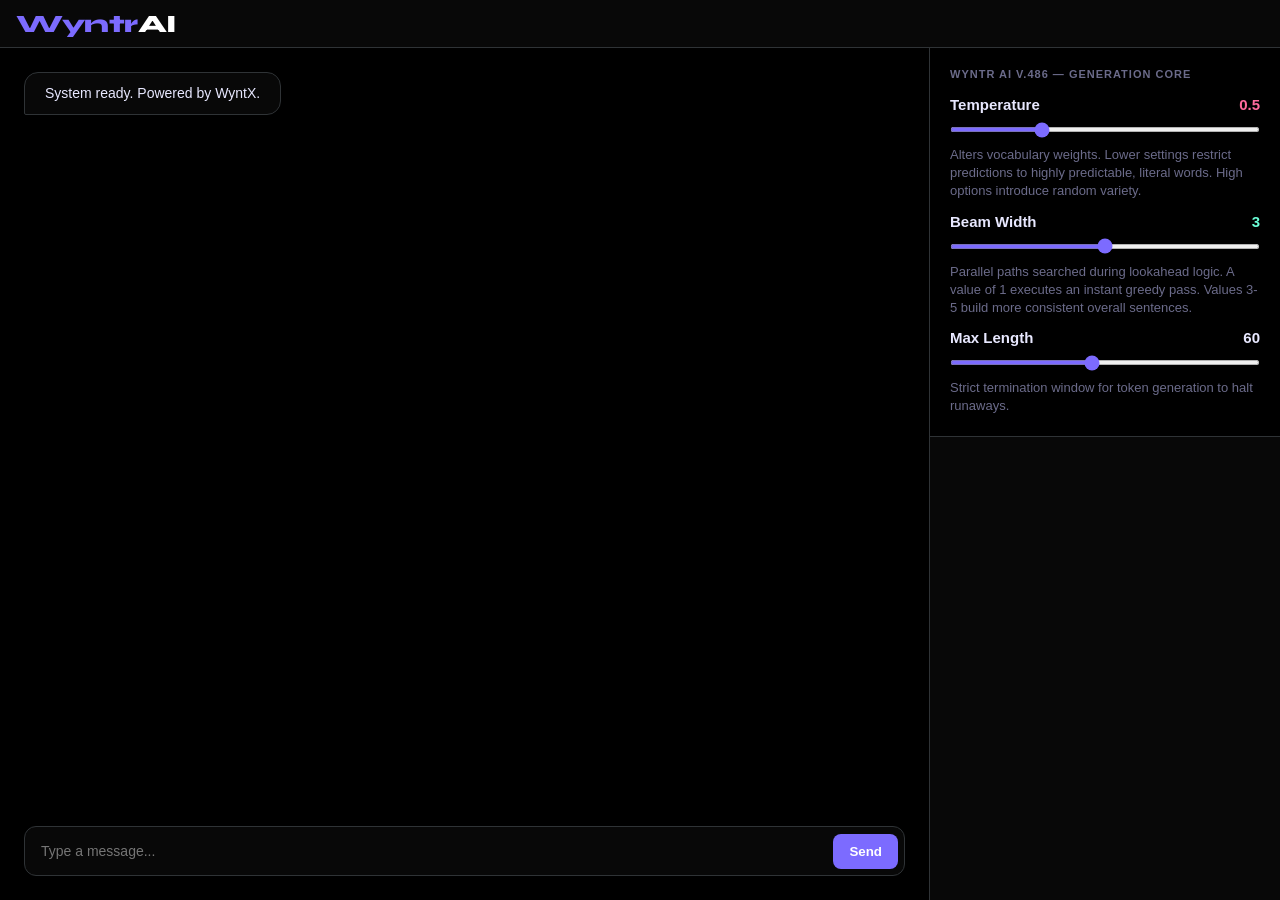
==== commit f02a8d30: "Update index.html" ====
--- a/Wyntr_chatbot/index.html
+++ b/Wyntr_chatbot/index.html
@@ -3,7 +3,7 @@
 <head>
   <meta charset="UTF-8">
   <meta name="viewport" content="width=device-width, initial-scale=1.0">
-  <title>WyntrAI</title>
+  <title>WyntrAI V.486</title>
   <link href="https://fonts.googleapis.com/css2?family=JetBrains+Mono:wght@300;400;600&family=Syne:wght@400;700;800&display=swap" rel="stylesheet">
   <style>
 .layout-body,.msg-bubble,.msg-row{position:relative}.chat-sidebar,body{flex-direction:column}.chat-sidebar .panel,.layout-header{border-bottom:1px solid var(--border);display:flex}*,::after,::before{box-sizing:border-box;margin:0;padding:0}.ctrl-label-row,.panel-title{margin-bottom:4px;font-weight:600}:root{--bg:#000000;--surface:#080808;--surface2:#101010;--border:#2f3336;--accent:#7c6bff;--accent2:#ff6b9d;--accent3:#6bffd8;--text:#e8e8ff;--muted:#6b6b8a;--font-text:BlinkMacSystemFont,\"Segoe UI\",Roboto,Helvetica,Arial,sans-serif;--font-mono:monospace;--font-display:'Syne',sans-serif}::-webkit-scrollbar{width:7px}.chat-page,.msg-row{width:100%;display:flex}::-webkit-scrollbar-thumb{background-color:var(--border);border-radius:10px}body::-webkit-scrollbar{width:0}body{background:var(--bg);color:var(--text);font-family:var(--font-mono);font-size:13px;min-height:100vh;display:flex;overflow:hidden}.layout-header{height:48px;align-items:center;padding:0 16px;background:var(--surface);z-index:10}.logo{font-family:var(--font-display);font-weight:800;font-size:25px;letter-spacing:-.5px;color:var(--accent);cursor:pointer}#replyBanner,.chat-sidebar,.ctx-enriched,.msg-bubble,.thinking-label{font-family:var(--font-text)}#replyBanner,.ctrl-desc,.panel-title,.reply-btn{color:var(--muted)}.logo span{color:#fff}.layout-body{flex:1;display:flex}.chat-page{height:calc(100vh - 48px)}.chat-main{flex:1;display:flex;flex-direction:column;border-right:1px solid var(--border);background:0 0}.chat-history{flex:1;overflow-y:auto;padding:24px;display:flex;flex-direction:column;gap:20px}.msg-row{align-items:center;animation:.2s fadeIn}.reply-btn{opacity:0;cursor:pointer;transition:.2s;padding:0 10px;display:flex;align-items:center}.msg-row:hover .reply-btn{opacity:1}.reply-btn:hover{color:var(--accent);transform:scale(1.1)}.reply-btn svg{width:16px;height:16px;fill:currentColor}.msg-row.bot{justify-content:flex-start}.msg-row.bot .reply-btn{order:2}.msg-row.bot .msg-bubble,.msg-row.user .reply-btn{order:1}.msg-row.user{justify-content:flex-end}.msg-row.user .msg-bubble{order:2;background:var(--accent);color:#fff;border-bottom-right-radius:2px;box-shadow:0 4px 12px #7c6bff20}.msg-bubble{max-width:70%;padding:10px 20px;border-radius:14px;line-height:1.5;font-size:14px}.msg-row.bot .msg-bubble{background:var(--surface);border:1px solid var(--border);color:var(--text);border-bottom-left-radius:2px}.chat-input-area{padding:16px 24px 24px;background:#000}.chat-sidebar,.input-wrapper,.thinking-bubble{background:var(--surface)}.input-wrapper{display:flex;border:1px solid var(--border);border-radius:12px;padding:6px;align-items:center}.input-wrapper button,.input-wrapper input{color:#fff;border:none;font-family:var(--font-text)}.input-wrapper input{flex:1;background:0 0;outline:0;font-size:14px;padding:10px}.input-wrapper button{background:var(--accent);border-radius:8px;padding:10px 16px;font-weight:600;cursor:pointer;transition:background .2s}.input-wrapper button:hover{background:#6b5ae6}.chat-sidebar{width:350px;height:100%;display:flex;overflow-y:auto}.chat-sidebar .panel{padding:20px;flex-direction:column;gap:12px;background:#000}.panel-title{font-size:11px;text-transform:uppercase;letter-spacing:1px}.ctrl-label-row{display:flex;justify-content:space-between;font-size:15px}#replyBanner,.sidebar-close-btn{display:none}.ctrl-desc{font-size:13px;line-height:1.4;margin-top:4px}input[type=range]{accent-color:var(--accent);background:var(--surface2);height:5px;border-radius:3px;outline:0;width:100%;margin:10px 0}@keyframes fadeIn{from{opacity:0;transform:translateY(4px)}to{opacity:1;transform:translateY(0)}}.thinking-bubble{display:flex;align-items:center;gap:10px;padding:12px 18px;border:1px solid var(--border);border-radius:14px 14px 14px 2px;animation:.2s fadeIn}.thinking-dots{display:flex;align-items:center;gap:5px}.thinking-dots span{width:5px;height:5px;border-radius:50%;background:var(--text);display:block;animation:1.2s ease-in-out infinite dotPulse}.thinking-dots span:first-child{animation-delay:0s}.thinking-dots span:nth-child(2){animation-delay:.2s}.thinking-dots span:nth-child(3){animation-delay:.4s}@keyframes dotPulse{0%,100%,60%{transform:scale(1);opacity:.4}30%{transform:scale(1.5);opacity:1}}.thinking-label{font-size:13px;font-weight:500;background:linear-gradient(90deg,var(--muted) 0,var(--text) 40%,#fff 60%,var(--muted) 100%);background-size:200% auto;-webkit-background-clip:text;-webkit-text-fill-color:transparent;background-clip:text;animation:2s linear infinite shimmer}@keyframes shimmer{0%{background-position:200% center}100%{background-position:-200% center}}@media (max-width:768px){body{overflow:auto}.chat-page{flex-direction:column;height:auto}.chat-main{min-height:calc(100vh - 48px);max-height:calc(100vh - 48px);border-right:none}.msg-bubble{max-width:100%}.chat-sidebar{position:fixed;top:0;left:0;width:100vw;height:100vh;background:#0d0d11;z-index:1000;transform:translateX(-100%);transition:transform .3s cubic-bezier(.4, 0, .2, 1);box-shadow:5px 0 25px rgba(0,0,0,.5)}.chat-input-area{padding:16px 14px 14px}.chat-sidebar.open{transform:translateX(0)}.sidebar-close-btn{display:block;background:0 0;border:none;color:var(--text);font-size:28px;cursor:pointer;position:absolute;top:12px;right:16px;line-height:1;z-index:11}.chat-sidebar .panel{padding-top:50px}.chat-history{padding:20px 14px}}.bg-space{position:fixed;inset:0;width:100%;height:100%;border:none;z-index:-1;pointer-events:none}@media(max-width:700px){.bg-space{display:none}}.ctx-enriched{font-size:13px;color:#9a9ab8;margin-top:3px;max-width:350px;overflow:hidden;text-overflow:ellipsis;white-space:nowrap;position:relative}#replyBanner{align-items:center;justify-content:space-between;background:var(--surface2);border-left:4px solid var(--accent);padding:8px 12px;margin-bottom:8px;border-radius:4px;font-size:12px}
@@ -41,7 +41,7 @@
       <div class="chat-sidebar" id="chatSidebar">
         <button class="sidebar-close-btn" onclick="toggleSidebar(false)">&times;</button>
         <div class="panel">
-          <p class="panel-title">Wyntr AI — Generation Core</p>
+          <p class="panel-title">Wyntr AI V.486 — Generation Core</p>
           
           <div>
             <div class="ctrl-label-row">
@@ -249,8 +249,6 @@
     function removeThinking(row) {
       if (row && row.parentNode) row.parentNode.removeChild(row);
     }
-    
-    // Cleaned up: Duplicate base function definition removed to ensure the reply SVG renderer runs perfectly.
   </script>
 </body>
 </html>
